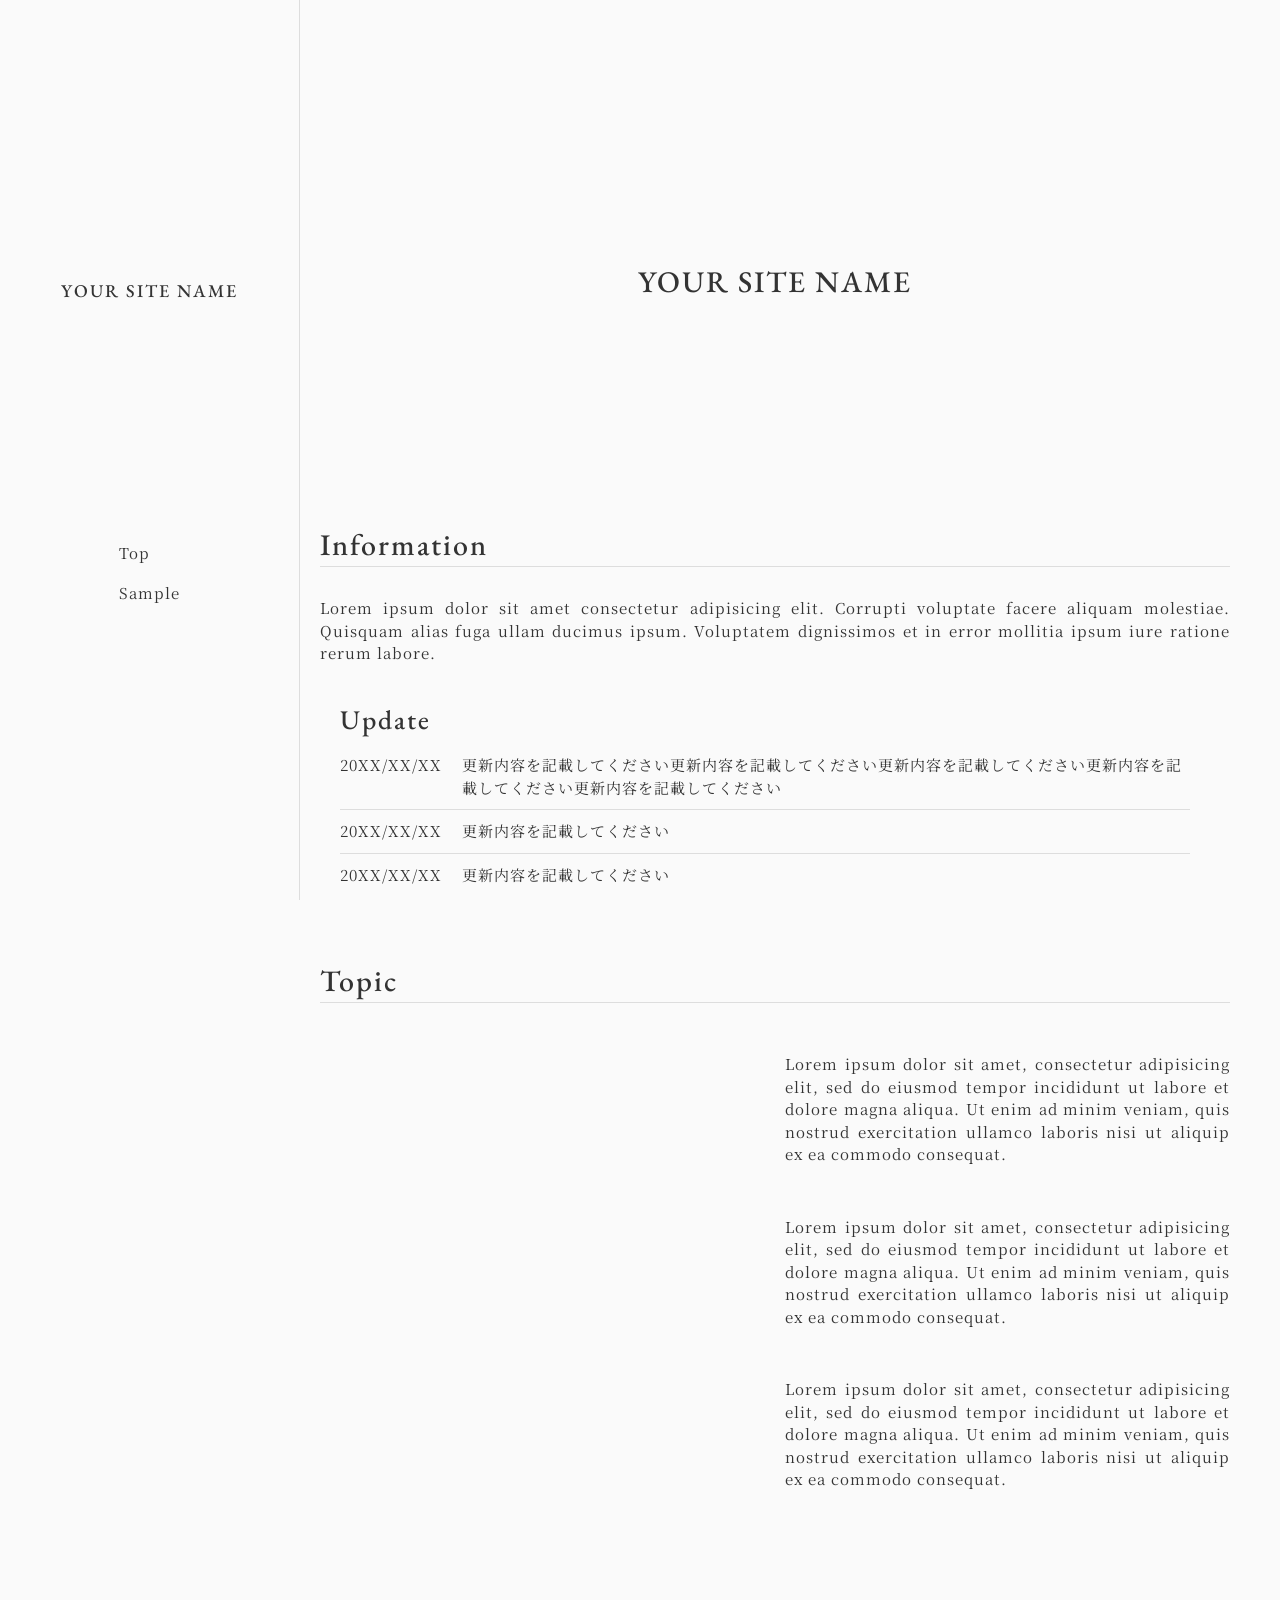
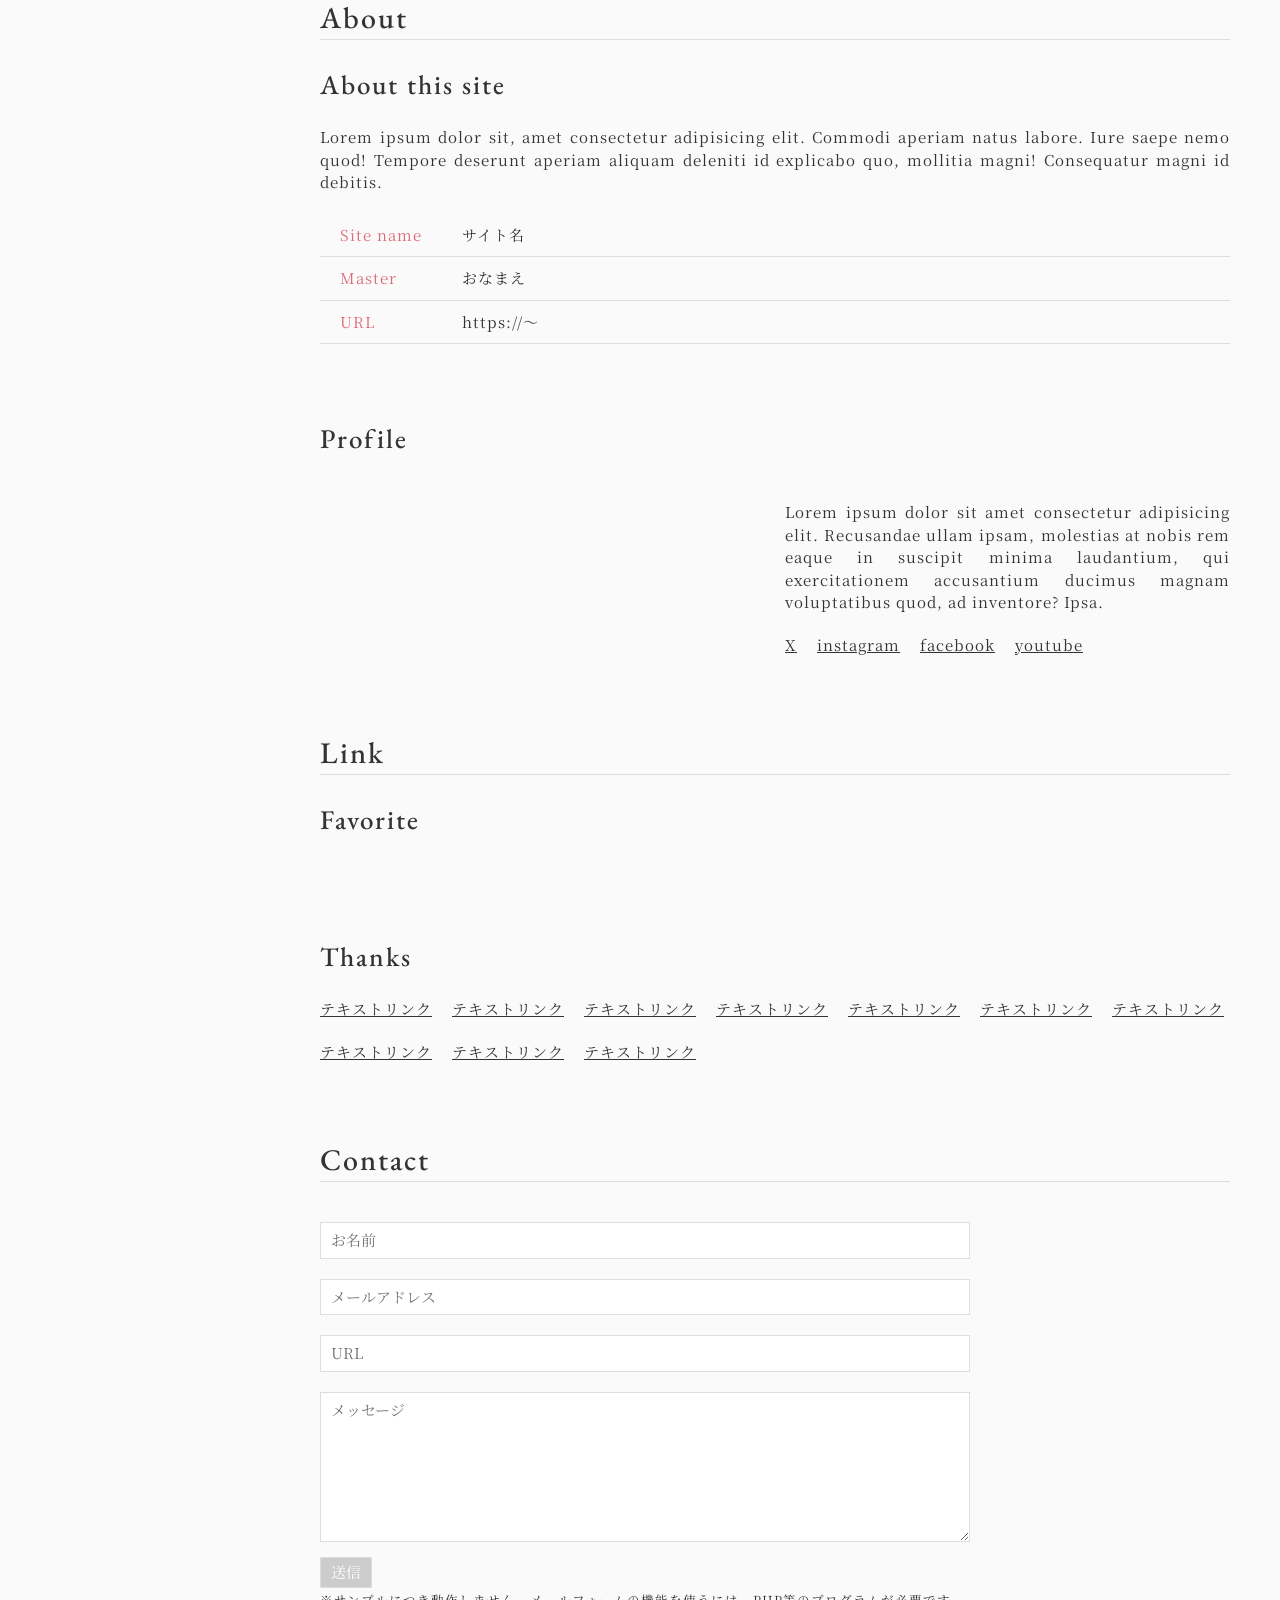
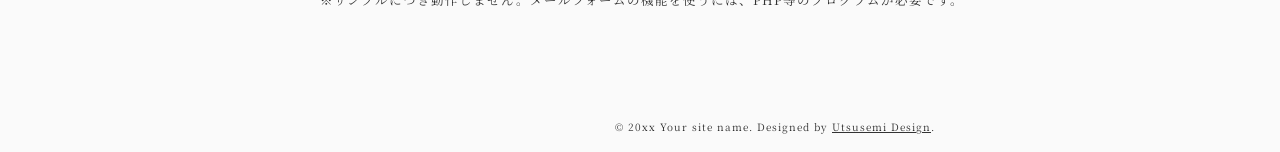
==== index.html @ bd078a63 "first" ====
<!doctype html>
<html lang="ja">

<head>
 <meta charset="UTF-8" />
 <meta name="viewport" content="width=device-width, initial-scale=1.0" />
 <title>サイト名を入れてください</title>
 <link href="css/reset.css" rel="stylesheet">
 <link href="css/common.css" rel="stylesheet" type="text/css">
 <link href="css/each.css" rel="stylesheet" type="text/css">
</head>

<body>
 <!--  ヘッダー -->
 <header class="header">
  <div class="header-inner">
   <h1 class="sitename">YOUR SITE NAME</h1>

   <!-- ハンバーガーメニュー -->
   <button id="js-hamburger" class="hamburger"><span class="hamburger__line"></span></button>

   <!-- メニュー -->
   <nav id="js-globalnav" class="globalnav">
    <ul class="globalnav__main">
     <li class="globalnav__item"><a href="index.html">Top</a></li>
     <li class="globalnav__item"><a href="sample.html">Sample</a></li>
    </ul>
   </nav><!-- メニューここまで -->
 </header>


 <!-- コンテナ左寄せ用 -->
 <div class="container">

  <!-- FV -->
  <div class="fv">
   <!-- サイト名 -->
   <h1 class="sitename">YOUR SITE NAME</h1>
  </div>
  <!-- FVここまで -->

  <!-- メインコンテンツ -->
  <main class="mainwrapper" id="js-main">

   <!-- インフォメーション -->
   <section id="information">
    <h2 class="headingL">Information</h2>
    <p>Lorem ipsum dolor sit amet consectetur adipisicing elit. Corrupti voluptate facere aliquam molestiae. Quisquam
     alias fuga ullam ducimus ipsum. Voluptatem dignissimos et in error mollitia ipsum iure ratione rerum labore.
    </p>
    <!-- 更新履歴 -->
    <div class="update__wrap">
     <h3 class="headingM">Update</h3>
     <ul class="update">
      <li class="update__item">
       <time>20XX/XX/XX</time><span>更新内容を記載してください更新内容を記載してください更新内容を記載してください更新内容を記載してください更新内容を記載してください</span>
      </li>
      <li class="update__item"><time>20XX/XX/XX</time><span>更新内容を記載してください</span></li>
      <li class="update__item"><time>20XX/XX/XX</time><span>更新内容を記載してください</span></li>
      <li class="update__item"><time>20XX/XX/XX</time><span>更新内容を記載してください</span></li>
      <li class="update__item"><time>20XX/XX/XX</time><span>更新内容を記載してください</span></li>
      <li class="update__item"><time>20XX/XX/XX</time><span>更新内容を記載してください</span></li>
     </ul><!-- 更新履歴ここまで -->
    </div>
   </section><!-- インフォメーションここまで -->

   <!--トピック一覧-->
   <section id="topic">
    <h2 class="headingL">Topic</h2>
    <ul class="topiclist">
     <li class="topiclist__item grid"><a href="" target="_blank"><img src="https://placehold.jp/675x182.png?text=バナー"
        alt=""></a>
      <p>Lorem ipsum dolor sit amet, consectetur adipisicing elit, sed do eiusmod tempor incididunt ut labore et dolore
       magna aliqua. Ut enim ad minim veniam, quis nostrud exercitation ullamco laboris nisi ut aliquip ex ea commodo
       consequat.</p>
     </li>
     <li class="topiclist__item grid"><a href="" target="_blank"><img src="https://placehold.jp/675x182.png?text=バナー"
        alt=""></a>
      <p>Lorem ipsum dolor sit amet, consectetur adipisicing elit, sed do eiusmod tempor incididunt ut labore et dolore
       magna aliqua. Ut enim ad minim veniam, quis nostrud exercitation ullamco laboris nisi ut aliquip ex ea commodo
       consequat.</p>
     </li>
     <li class="topiclist__item grid"><a href="" target="_blank"><img src="https://placehold.jp/675x182.png?text=バナー"
        alt=""></a>
      <p>Lorem ipsum dolor sit amet, consectetur adipisicing elit, sed do eiusmod tempor incididunt ut labore et dolore
       magna aliqua. Ut enim ad minim veniam, quis nostrud exercitation ullamco laboris nisi ut aliquip ex ea commodo
       consequat.</p>
     </li>
    </ul>
   </section>
   <!--トピック一覧ここまで-->

   <!-- アバウト -->
   <section id="about">
    <h2 class="headingL">About</h2>
    <!-- このサイトについて -->
    <section class="aboutsite">
     <h3 class="headingM">About this site</h3>
     <p>Lorem ipsum dolor sit, amet consectetur adipisicing elit. Commodi aperiam natus labore. Iure saepe nemo quod!
      Tempore deserunt aperiam aliquam deleniti id explicabo quo, mollitia magni! Consequatur magni id debitis.</p>
     <dl class="gridlist">
      <dt class="gridlist__label">Site name</dt>
      <dd class="gridlist__text">サイト名</dd>
      <dt class="gridlist__label">Master</dt>
      <dd class="gridlist__text">おなまえ</dd>
      <dt class="gridlist__label">URL</dt>
      <dd class="gridlist__text">https://～</dd>
     </dl>
    </section><!-- このサイトについてここまで -->
    <section class="profile">
     <!-- プロフィール -->
     <h3 class="headingM">Profile</h3>
     <div class="profile__inner grid">
      <!-- 横並びに -->
      <!-- プロフィール画像 -->
      <div class="profile__img"><img src="https://placehold.jp/400x400.png?text=sample" alt=""></div>
      <!-- プロフィール文章 -->
      <div class="profile__text">
       <p>Lorem ipsum dolor sit amet consectetur adipisicing elit. Recusandae ullam ipsam, molestias at nobis rem eaque
        in suscipit minima laudantium, qui exercitationem accusantium ducimus magnam voluptatibus quod, ad inventore?
        Ipsa.</p>
       <!-- SNSリスト -->
       <ul class="snslist flex">
        <li class="snslist__item x"><a href="">X</a></li>
        <li class="snslist__item instagram"><a href="">instagram</a></li>
        <li class="snslist__item facebook"><a href="">facebook</a></li>
        <li class="snslist__item youtube"><a href="">youtube</a></li>
       </ul><!-- SNSリストここまで -->
      </div><!-- プロフィール文章ここまで -->
     </div>
    </section><!-- プロフィールここまで -->
   </section>
   <!-- アバウトここまで -->

   <!-- リンク -->
   <section id="link">
    <h2 class="headingL">Link</h2>
    <section>
     <h3 class="headingM">Favorite</h3>
     <ul class="linklist flex">
      <li class="linklist__item"><a href=""><img src="https://placehold.jp/200x40.png?text=バナー" alt=""></a></li>
      <li class="linklist__item"><a href=""><img src="https://placehold.jp/200x40.png?text=バナー" alt=""></a></li>
      <li class="linklist__item"><a href=""><img src="https://placehold.jp/200x40.png?text=バナー" alt=""></a></li>
      <li class="linklist__item"><a href=""><img src="https://placehold.jp/200x40.png?text=バナー" alt=""></a></li>
      <li class="linklist__item"><a href=""><img src="https://placehold.jp/200x40.png?text=バナー" alt=""></a></li>
      <li class="linklist__item"><a href=""><img src="https://placehold.jp/200x40.png?text=バナー" alt=""></a></li>
      <li class="linklist__item"><a href=""><img src="https://placehold.jp/200x40.png?text=バナー" alt=""></a></li>
      <li class="linklist__item"><a href=""><img src="https://placehold.jp/200x40.png?text=バナー" alt=""></a></li>
      <li class="linklist__item"><a href=""><img src="https://placehold.jp/200x40.png?text=バナー" alt=""></a></li>
      <li class="linklist__item"><a href=""><img src="https://placehold.jp/200x40.png?text=バナー" alt=""></a></li>
     </ul>
    </section>
    <section>
     <h3 class="headingM">Thanks</h3>
     <ul class="linklist flex">
      <li class="linklist__item"><a href="">テキストリンク</a></li>
      <li class="linklist__item"><a href="">テキストリンク</a></li>
      <li class="linklist__item"><a href="">テキストリンク</a></li>
      <li class="linklist__item"><a href="">テキストリンク</a></li>
      <li class="linklist__item"><a href="">テキストリンク</a></li>
      <li class="linklist__item"><a href="">テキストリンク</a></li>
      <li class="linklist__item"><a href="">テキストリンク</a></li>
      <li class="linklist__item"><a href="">テキストリンク</a></li>
      <li class="linklist__item"><a href="">テキストリンク</a></li>
      <li class="linklist__item"><a href="">テキストリンク</a></li>
     </ul>
    </section>
   </section>
   <!-- リンクここまで -->

   <!-- コンタクト -->
   <section id="contact">
    <h2 class="headingL">Contact</h2>
    <form action="" method="post" class="mailform">
     <input id="name" type="text" name="Name" placeholder="お名前"><br>
     <input id="mail" type="email" name="Mail" placeholder="メールアドレス"><br>
     <input id="url" type="url" name="URL" placeholder="URL"><br>
     <textarea id="message" name="Message" placeholder="メッセージ"></textarea><br>
     <button class="btn">送信</button>
    </form>
    <small>※サンプルにつき動作しません。メールフォームの機能を使うには、PHP等のプログラムが必要です。</small>
   </section>
   <!-- コンタクトここまで -->

  </main><!-- メインコンテンツここまで -->


  <!-- ページUP -->
  <a href="#" class="pageup" id="js-pageup">
   <div class="arrow"></div>
  </a>
  <!-- ページUPここまで -->


  <!-- クレジット -->
  <footer>
   <small>© 20xx Your site name. Designed by <a href="https://hiro-design.net/utsusemi/" target="_blank">Utsusemi
     Design</a>.</small>
   <!-- クレジットここまで -->
  </footer>

 </div><!-- コンテナここまで -->


 <!--JavaScrip 読込-->
 <script src="js/common.js" type="text/javascript"></script>
</body>

</html>
---- css/common.css ----
@charset "UTF-8";
@import url('https://fonts.googleapis.com/css2?family=EB+Garamond:ital,wght@0,400..800;1,400..800&family=Noto+Serif+JP:wght@200..900&display=swap');

/*－－－－－－－－－－－－－－－－－－－－－－－－－－－－－－－

サイト全体共通

－－－－－－－－－－－－－－－－－－－－－－－－－－－－－－－*/

/*  カラー設定 */
:root {
 --color-bg: #fafafa;
 --color-text: #333333;
 --color-main: #cccccc;
 --color-sub: #dddddd;
 --color-accent: #df6a78;
 --color-black: #292929;
 --color-white: #ffffff;
}

/*  フォント設定 */
:root {
 --font-base: "Noto Serif JP", YuGothic, "Yu Gothic medium", "Hiragino Sans", Meiryo, "sans-serif";
 --font-title: "EB Garamond", "Noto Serif JP", YuGothic, "Yu Gothic medium", "Hiragino Sans", Meiryo, "sans-serif";
}

/* --------------------------- */

html {
 font-size: 15px;
 scroll-behavior: smooth;
}

body {
 margin: 0;
 font-family: var(--font-base);
 background: var(--color-bg);
 color: var(--color-text);
 letter-spacing: 1px;
}

*:hover,
*::before,
*::after {
 transition: 0.2s;
}

/*－－－－－－－－－－－－－－－－－－－－－－－－－－－－－－－

文字

－－－－－－－－－－－－－－－－－－－－－－－－－－－－－－－*/
p {
 margin: 20px 0;
 letter-spacing: 1px;
 text-align: justify;
}

a {
 color: inherit;
}

/*－－－－－－－－－－ リンクホバー時の設定 －－－－－－－－－－*/
@media (hover: hover) {
 a:not([class]):hover {
  background-color: var(--color-sub);
 }
}

/* ホバー装飾の無効化 */
a:is(.globalnav *, .snslist *)::after,
.btn::after,
.pageup::after {
 display: none;
}

/*－－－－－－－－－－  見出し －－－－－－－－－－*/
h1,
h2,
h3,
h4,
h5,
h6 {
 font-family: var(--font-title);
 font-weight: 500;
 letter-spacing: 2px;
 margin: 0 0 1em 0;
 overflow-wrap: break-word;
}

/*－－－－－－－－－－ 大見出し －－－－－－－－－－*/
.headingL {
 font-size: clamp(1.8rem, 1.727rem + 0.36vw, 2rem);
 margin: clamp(1.8rem, 1.727rem + 0.36vw, 2rem) 0;
 border-bottom: 1px solid var(--color-sub);
 padding-bottom: 5px;
}

/*－－－－－－－－－－ 中見出し －－－－－－－－－－*/
.headingM {
 font-size: clamp(1.6rem, 1.527rem + 0.36vw, 1.8rem);
 margin: clamp(1.6rem, 1.527rem + 0.36vw, 1.8rem) 0;
}

/*－－－－－－－－－－ 小見出し －－－－－－－－－－*/
.headingS {
 font-size: clamp(1.4rem, 1.327rem + 0.36vw, 1.6rem);
 margin: 20px 0;
}

/*－－－－－－－－－－ 最小見出し －－－－－－－－－－*/
.headingSS {
 font-size: clamp(1.2rem, 1.127rem + 0.36vw, 1.4rem);
 margin: 20px 0;
}


/*－－－－－－－－－－ 文字装飾 －－－－－－－－－－*/
.marker {
 background: linear-gradient(transparent 50%, rgb(from var(--color-accent) r g b / 0.2) 50%);
}

.label {
 display: block;
 margin: 20px 0;
 padding: 2px 10px;
 background-color: rgb(from var(--color-accent) r g b / 0.8);
 color: var(--color-white);
 width: fit-content;
}

.center {
 text-align: center;
}

.right {
 text-align: right;
}

/*－－－－－－－－－－－－－－－－－－－－－－－－－－－－－－－

アイコン等

－－－－－－－－－－－－－－－－－－－－－－－－－－－－－－－*/
.la,
.las {
 font-size: 1.2em;
 color: var(--color-main);
 position: relative;
 top: 2px;
}

/* 矢印 */
.arrow {
 width: 20px;
 height: 20px;
 border: 2px solid var(--color-main);
 border-bottom: 0;
 border-left: 0;
 transform: rotate(45deg);
}

/*－－－－－－－－－－－－－－－－－－－－－－－－－－－－－－－

リスト

－－－－－－－－－－－－－－－－－－－－－－－－－－－－－－－*/

.list,
.list-number {
 margin: 20px 0;
}

.list li {
 position: relative;
 margin-left: 16px;
}

.list li::before {
 position: absolute;
 top: calc(50% - 4px);
 left: -16px;
 content: "";
 display: block;
 width: 8px;
 height: 8px;
 background-color: var(--color-accent);
 border-radius: 50%;
}

/*－－－－－－－－－－ 数字付きリスト －－－－－－－－－－*/
.list-number {
 list-style-type: decimal-leading-zero;
 list-style-position: inside;
}

.list-number li {
 text-indent: -3.4rem;
 padding-left: 3.6rem;
}

.list-number li> :not(:first-child) {
 text-indent: 0;
}

/*－－－－－－－－－－ 表リスト －－－－－－－－－－*/
.gridlist {
 display: grid;
 grid-template-columns: auto 1fr;
 gap: 0px;
}

.gridlist .gridlist__label,
.gridlist .gridlist__text {
 padding: 10px 20px;
 border-bottom: 1px solid var(--color-sub);
}

.gridlist .gridlist__label {
 display: flex;
 align-items: center;
 color: var(--color-accent);
}

/* スマホ */
@media screen and (max-width: 520px) {
 .gridlist {
  grid-template-columns: 1fr;
 }
}

/*－－－－－－－－－－－－－－－－－－－－－－－－－－－－－－－

入力フォーム、ボタン

－－－－－－－－－－－－－－－－－－－－－－－－－－－－－－－*/
/* 入力フォーム */
input,
textarea {
 -webkit-appearance: none;
 -moz-appearance: none;
 appearance: none;
 padding: 6px 10px;
 border: 1px solid var(--color-sub);
 margin: 10px 0;
 width: 650px;
 max-width: 100%;
}

/* ボタン */
.btn {
 display: block;
 -webkit-appearance: none;
 -moz-appearance: none;
 appearance: none;
 background-color: var(--color-main);
 color: var(--color-white);
 text-align: center;
 text-decoration: none;
 padding: 3px 10px;
 border: 1px solid var(--color-sub);
 transition: 0.2s;
}

.btn:hover {
 cursor: pointer;
 background-color: var(--color-accent);
}


/*－－－－－－－－－－－－－－－－－－－－－－－－－－－－－－－

レイアウト

－－－－－－－－－－－－－－－－－－－－－－－－－－－－－－－*/
/*－－－－－－－－－－ 横並び －－－－－－－－－－*/
.flex {
 display: flex;
 flex-wrap: wrap;
 gap: 20px;
 align-items: center;
}

.grid {
 display: grid;
 grid-template-columns: repeat(auto-fit, minmax(300px, 1fr));
 /* 表示サイズを変えたい場合は300pxの部分を変更 */
 gap: 20px;
 justify-content: center;
 align-items: center;
}

/*－－－－－－－－－－ 2カラム表示 －－－－－－－－－－*/
.--2column {
 display: grid;
 grid-template-columns: 1fr 1fr;
 gap: 0 60px;
}

/* タブレット、スマホでは１カラム */
@media screen and (max-width: 768px) {
 .--2column {
  grid-template-columns: 1fr;
 }
}

/*－－－－－－－－－－  枠囲みボックス －－－－－－－－－－*/
.box {
 padding: 40px;
 border: 1px solid var(--color-accent);
}

.box> :first-child {
 margin-top: 0;
}

.box> :last-child {
 margin-bottom: 0;
}

/*－－－－－－－－－－  セクション －－－－－－－－－－*/
section:first-of-type {
 padding-top: 0;
}

section {
 padding: 30px 0;
}

section> :first-child {
 margin-top: 0;
}

section> :last-child {
 margin-bottom: 0;
}

section section:first-of-type {
 padding-top: 0;
}

section section:last-of-type {
 padding-bottom: 0;
}

/* PC */
@media screen and (min-width: 1181px),
print {
 section {
  padding: 40px 0;
 }
}

/*－－－－－－－－－－  スペーサー －－－－－－－－－－*/
.spacer {
 height: 30px;
}



/*－－－－－－－－－－－－－－－－－－－－－－－－－－－－－－－

ヘッダー

－－－－－－－－－－－－－－－－－－－－－－－－－－－－－－－*/
/* PC */
@media screen and (min-width: 1181px),
print {
 .header {
  position: fixed;
  top: 0;
  width: 20em;
  height: 100vh;
  background: var(--color-bg);
  border-right: 1px solid var(--color-sub);
  padding: 3em;
  z-index: 1000;
 }

 .header-inner {
  height: 100%;
  display: flex;
  flex-direction: column;
  align-items: center;
  justify-content: space-evenly;

  .sitename {
   font-size: 18px;
   margin: 0;
  }
 }
}

@media screen and (max-width: 1180px) {
 .header {
  .header-inner {
   .sitename {
    display: none;
   }
  }
 }
}


/*－－－－－－－－－－  メニュー －－－－－－－－－－*/

.globalnav {}

.globalnav__main {}

.globalnav__item {
 position: relative;
 margin-bottom: 10px;

 a {
  display: block;
  text-decoration: none;
  padding: 4px 10px 4px;
  overflow-wrap: break-word;
  transition: 0.2s;

  &:hover,
  &:has(+.globalnav__child:hover) {
   color: var(--color-bg);
   background-color: var(--color-accent);
  }
 }
}

/*  タブレット、スマホでの表示 */
@media screen and (max-width: 1180px) {
 .globalnav {
  position: fixed;
  top: 0;
  left: 0;
  width: 100%;
  height: 100vh;
  height: 100dvh;
  display: flex;
  justify-content: center;
  align-items: center;
  background-color: var(--color-sub);
  opacity: 0;
  transform: translateX(100%);
  transition: 0.4s;

  &._active {
   opacity: 1;
   transform: translateX(0);
   transition: 0.4s;
  }
 }

 .globalnav__main {
  flex-direction: column;

  .globalnav__item {
   a {
    /* color: var(--color-white); */
   }
  }
 }
}

/*－－－－－－－－－－－－－－－－－－－－－－－－－－－－－－－

メニューボタン

－－－－－－－－－－－－－－－－－－－－－－－－－－－－－－－*/
.hamburger {
 position: fixed;
 top: 0;
 right: 0;
 display: flex;
 justify-content: center;
 align-items: center;
 width: 50px;
 height: 50px;
 background-color: transparent;
 border: none;
 cursor: pointer;
 z-index: 999;
}

.hamburger .hamburger__line {
 position: absolute;
 width: 25px;
 height: 2px;
 background-color: var(--color-black);
}

.hamburger .hamburger__line::before,
.hamburger .hamburger__line::after {
 position: absolute;
 content: "";
 display: block;
 width: 25px;
 height: 2px;
 background-color: var(--color-black);
}

.hamburger .hamburger__line::before {
 top: -6px;
}

.hamburger .hamburger__line::after {
 bottom: -6px;
}

/*閉じる*/
.hamburger._active .hamburger__line {
 background: transparent;
}

.hamburger._active .hamburger__line::before {
 top: 0;
 transform: rotate(45deg);
}

.hamburger._active .hamburger__line::after {
 bottom: 0;
 transform: rotate(-45deg);
}

/* PCで非表示 */
@media screen and (min-width: 1181px),
print {
 .hamburger {
  display: none;
 }
}

/*－－－－－－－－－－－－－－－－－－－－－－－－－－－－－－－

メインコンテンツ　共通設定

－－－－－－－－－－－－－－－－－－－－－－－－－－－－－－－*/
@media screen and (min-width: 1181px),
print {
 .container {
  width: calc(100vw - 22em);
  margin-left: 20em;
 }
}

.mainwrapper {
 padding: 100px 20px 50px;
 max-width: 1000px;
 margin: 0 auto;
}

/*－－－－－－－－－－－－－－－－－－－－－－－－－－－－－－－

ページUP

－－－－－－－－－－－－－－－－－－－－－－－－－－－－－－－*/
.pageup {
 position: fixed;
 right: 2vw;
 bottom: 2vw;
 display: flex;
 justify-content: center;
 align-items: center;
 width: 50px;
 height: 50px;
 background-color: transparent;
 border-radius: 50%;
 transition: 0.2s;
 opacity: 0;
 visibility: hidden;
}

.pageup .arrow {
 border-color: var(--color-main);
 margin-top: 10px;
 transform: rotate(-45deg);
}

.pageup._active {
 opacity: 1;
 visibility: visible;
}

@media (hover: hover) {
 .pageup:hover {
  background-color: var(--color-accent);

  .arrow {
   border-color: var(--color-white);
  }
 }
}

/*－－－－－－－－－－－－－－－－－－－－－－－－－－－－－－－

フッター

－－－－－－－－－－－－－－－－－－－－－－－－－－－－－－－*/
footer {
 text-align: center;
 padding: 20px;
 font-size: 0.8rem;
 line-height: 1;
}
---- css/each.css ----
/*－－－－－－－－－－－－－－－－－－－－－－－－－－－－－－－
  
  ＩＮＤＥＸ
  
  －－－－－－－－－－－－－－－－－－－－－－－－－－－－－－－*/


.fv {
 margin-top: 165px;
 padding: 100px 20px;
 text-align: center;
}

/*－－－－－－－－－－  更新履歴 －－－－－－－－－－*/
.update__wrap {
 margin: 40px 20px;

 .headingM {
  margin-bottom: 10px;
 }
}

.update {
 height: 140px;
 overflow-y: auto;
 padding-right: 20px;

 .update__item {
  display: flex;
  gap: 0px 20px;
  padding: 10px 0;
 }

 .update__item:not(:last-child) {
  border-bottom: 1px solid var(--color-sub);
 }
}


/* スマホ */
@media screen and (max-width: 520px) {
 .update__item {
  flex-direction: column;
  gap: 4px;
 }
}


/*－－－－－－－－－－ TOPIC －－－－－－－－－－*/
.topiclist__item {
 gap: 0 20px;
 margin-bottom: 10px;
}


/*－－－－－－－－－－ Profile －－－－－－－－－－*/
.profile__img {
 padding: 0 40px;
}

.profile__img img {
 border-radius: 50%;
 margin: auto;
}



/*－－－－－－－－－－  小説一覧ページ －－－－－－－－－－*/
.novellist {
 margin-top: 20px;
}

.novellist__item {
 margin-bottom: 40px;
}

.novellist__item .grid {
 grid-template-columns: repeat(auto-fill, minmax(20px, 1fr));
 gap: 20px;
}

/* 2列表示 */
.novellist.--2column {
 display: grid;
 grid-template-columns: 1fr 1fr;
 gap: 20px;
}

.novellist.--2column .novellist__item {
 margin: 0;
}

.novellist.--2column> :last-child {
 margin-bottom: 0;
}

.novellist.--2column .novellist__text {
 margin-left: 0px;
}

/* 小説のタイトル */
.novellist__title {
 /* font-size: 1.6rem; */
}

@media screen and (min-width: 1025px),
print {
 .novellist__title {
  /* font-size: 1.8rem; */
 }
}

.short .novellist__title {
 /* font-size: 1.6rem; */
}

/* 数字プラス小タイトルの数字の色 */
.novellist__number {
 color: #aaa;
 margin-right: 10px;
}

/* 短かめの説明文 */
.novellist__text {
 display: block;
 font-size: 0.8em;
 margin: 10px;
 margin-left: 20px;
}


/* パターン１ ２列表示 */
.charalist {
 grid-template-columns: 1fr 1fr;
}

@media screen and (max-width: 1024px) {
 .charalist {
  grid-template-columns: 1fr;
 }
}

/* パターン２ １列表示*/
.charalist--l {
 grid-template-columns: 1fr;
 gap: 40px;
}

/* パターン1、2共通 */
.charalist__item {
 position: relative;
 align-items: flex-start;
 height: 100%;
}

.charalist__item .charalist__img {
 width: 40%;
 height: 100%;
 max-height: 40vh;
 -o-object-fit: cover;
 object-fit: cover;
 -o-object-position: center top;
 object-position: center top;
}

.charalist__item .charalist__body {
 width: calc(60% - 20px);
}

.charalist__item .charalist__body> :first-child {
 margin-top: 0;
}

.charalist__item .charalist__body .charalist__name {
 font-size: larger;
}

.charalist--l .charalist__item .charalist__img {
 max-height: 80vh;
}

/* スマホ */
@media screen and (max-width: 768px) {
 .charalist__item.flex {
  display: block;
 }

 .charalist__item.flex .charalist__img {
  width: 100%;
  height: auto;
  margin-bottom: 10px;
  -o-object-fit: contain;
  object-fit: contain;
 }

 .charalist__item.flex .charalist__img img {
  width: 100%;
  height: auto;
 }

 .charalist__item.flex .charalist__body {
  width: 100%;
 }
}


/*－－－－－－－－－－ 連載一覧 －－－－－－－－－－*/
.cardlist a {
 text-decoration: none;
}

@media screen and (max-width: 520px) {
 .cardlist {
  gap: 10px;
 }
}

.cardlist .cardlist__item {
 width: calc((100% - 60px) / 4);
}

.cardlist .cardlist__item a .cardlist__img {
 height: 200px;
 -o-object-fit: cover;
 object-fit: cover;
}

@media screen and (max-width: 768px) {
 .cardlist .cardlist__item {
  width: calc((100% - 40px) / 3);
 }
}

@media screen and (max-width: 520px) {
 .cardlist .cardlist__item {
  width: calc((100% - 10px) / 2);

  a {
   .cardlist__img {
    height: 140px;
   }
  }
 }
}

/*－－－－－－－－－－－－－－－－－－－－－－－－－－－－－－－

OFFLINE

－－－－－－－－－－－－－－－－－－－－－－－－－－－－－－－*/
.off-list {
 gap: 60px;
 margin-bottom: 80px;
}

.storelist {
 gap: 10px;
 margin: 20px 0;
}

/* タブレット */
@media screen and (min-width:769px) and (max-width: 1024px) {
 .off-list {
  gap: 20px;
 }
}
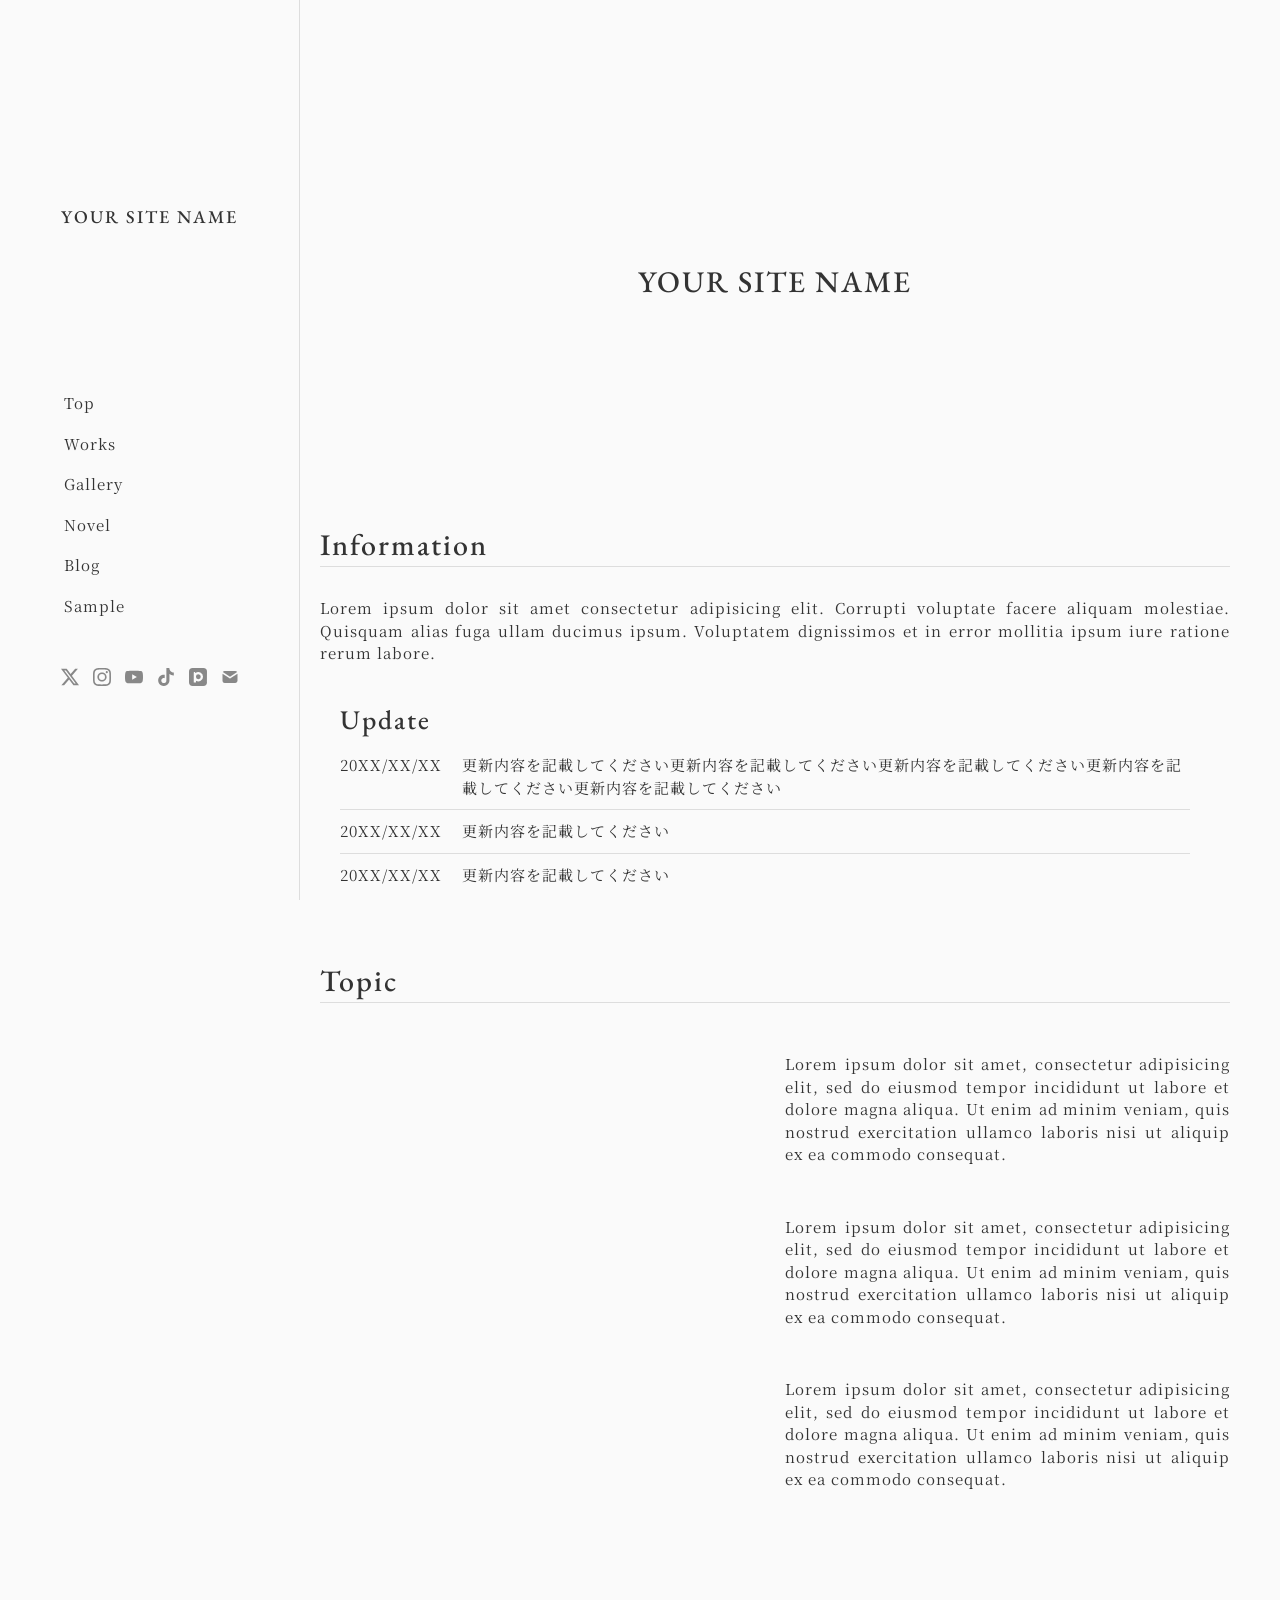
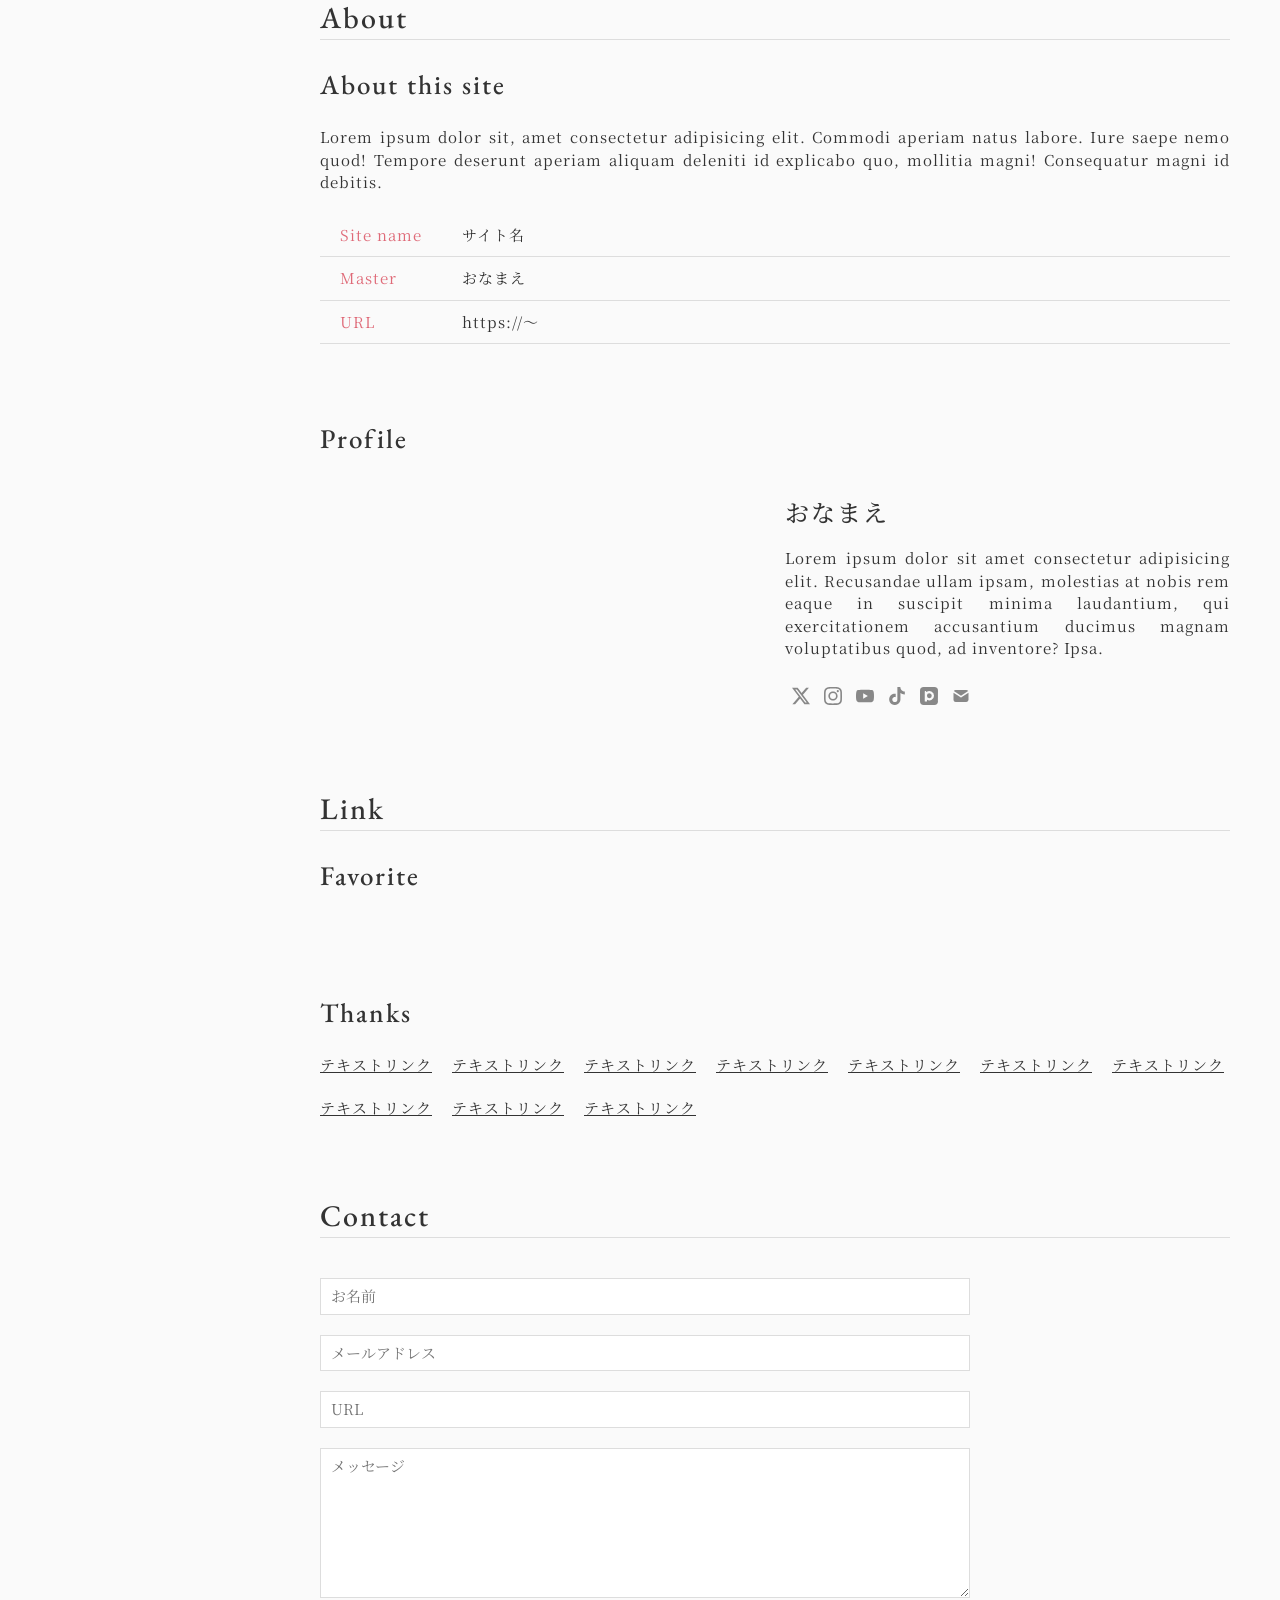
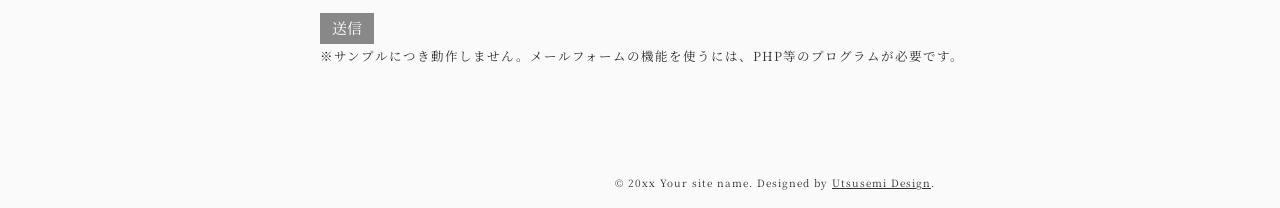
==== commit 651bddc9: "コンテンツ追加" ====
--- a/index.html
+++ b/index.html
@@ -23,8 +23,57 @@
    <nav id="js-globalnav" class="globalnav">
     <ul class="globalnav__main">
      <li class="globalnav__item"><a href="index.html">Top</a></li>
+     <li class="globalnav__item"><a href="works.html">Works</a></li>
+     <li class="globalnav__item"><a href="gallery.html">Gallery</a></li>
+     <li class="globalnav__item"><a href="novel.html">Novel</a></li>
+     <li class="globalnav__item"><a href="blog.html">Blog</a></li>
      <li class="globalnav__item"><a href="sample.html">Sample</a></li>
     </ul>
+    <!-- SNSリスト -->
+    <ul class="social-icons">
+     <li class="social-icons__item x"><a href="https://x.com/" target="_blank" rel="noreferrer">
+       <svg role="img" viewBox="0 0 24 24" xmlns="http://www.w3.org/2000/svg">
+        <path
+         d="M18.901 1.153h3.68l-8.04 9.19L24 22.846h-7.406l-5.8-7.584-6.638 7.584H.474l8.6-9.83L0 1.154h7.594l5.243 6.932ZM17.61 20.644h2.039L6.486 3.24H4.298Z" />
+       </svg></a>
+     </li>
+     <li class="social-icons__item instagram"><a href="https://instagram.com/" target="_blank" rel="noreferrer">
+       <svg role="img" viewBox="0 0 24 24" xmlns="http://www.w3.org/2000/svg">
+        <path
+         d="M7.0301.084c-1.2768.0602-2.1487.264-2.911.5634-.7888.3075-1.4575.72-2.1228 1.3877-.6652.6677-1.075 1.3368-1.3802 2.127-.2954.7638-.4956 1.6365-.552 2.914-.0564 1.2775-.0689 1.6882-.0626 4.947.0062 3.2586.0206 3.6671.0825 4.9473.061 1.2765.264 2.1482.5635 2.9107.308.7889.72 1.4573 1.388 2.1228.6679.6655 1.3365 1.0743 2.1285 1.38.7632.295 1.6361.4961 2.9134.552 1.2773.056 1.6884.069 4.9462.0627 3.2578-.0062 3.668-.0207 4.9478-.0814 1.28-.0607 2.147-.2652 2.9098-.5633.7889-.3086 1.4578-.72 2.1228-1.3881.665-.6682 1.0745-1.3378 1.3795-2.1284.2957-.7632.4966-1.636.552-2.9124.056-1.2809.0692-1.6898.063-4.948-.0063-3.2583-.021-3.6668-.0817-4.9465-.0607-1.2797-.264-2.1487-.5633-2.9117-.3084-.7889-.72-1.4568-1.3876-2.1228C21.2982 1.33 20.628.9208 19.8378.6165 19.074.321 18.2017.1197 16.9244.0645 15.6471.0093 15.236-.005 11.977.0014 8.718.0076 8.31.0215 7.0301.0839m.1402 21.6932c-1.17-.0509-1.8053-.2453-2.2287-.408-.5606-.216-.96-.4771-1.3819-.895-.422-.4178-.6811-.8186-.9-1.378-.1644-.4234-.3624-1.058-.4171-2.228-.0595-1.2645-.072-1.6442-.079-4.848-.007-3.2037.0053-3.583.0607-4.848.05-1.169.2456-1.805.408-2.2282.216-.5613.4762-.96.895-1.3816.4188-.4217.8184-.6814 1.3783-.9003.423-.1651 1.0575-.3614 2.227-.4171 1.2655-.06 1.6447-.072 4.848-.079 3.2033-.007 3.5835.005 4.8495.0608 1.169.0508 1.8053.2445 2.228.408.5608.216.96.4754 1.3816.895.4217.4194.6816.8176.9005 1.3787.1653.4217.3617 1.056.4169 2.2263.0602 1.2655.0739 1.645.0796 4.848.0058 3.203-.0055 3.5834-.061 4.848-.051 1.17-.245 1.8055-.408 2.2294-.216.5604-.4763.96-.8954 1.3814-.419.4215-.8181.6811-1.3783.9-.4224.1649-1.0577.3617-2.2262.4174-1.2656.0595-1.6448.072-4.8493.079-3.2045.007-3.5825-.006-4.848-.0608M16.953 5.5864A1.44 1.44 0 1 0 18.39 4.144a1.44 1.44 0 0 0-1.437 1.4424M5.8385 12.012c.0067 3.4032 2.7706 6.1557 6.1737 6.1493 3.4026-.0065 6.157-2.7701 6.1506-6.1733-.0065-3.4032-2.771-6.1565-6.174-6.1498-3.403.0067-6.156 2.771-6.1503 6.1738M8 12.0077a4 4 0 1 1 4.008 3.9921A3.9996 3.9996 0 0 1 8 12.0077" />
+       </svg></a>
+     </li>
+     <li class="social-icons__item youtube"><a href="https://youtube.com/" target="_blank" rel="noreferrer">
+       <svg role="img" viewBox="0 0 24 24" xmlns="http://www.w3.org/2000/svg">
+        <path
+         d="M23.498 6.186a3.016 3.016 0 0 0-2.122-2.136C19.505 3.545 12 3.545 12 3.545s-7.505 0-9.377.505A3.017 3.017 0 0 0 .502 6.186C0 8.07 0 12 0 12s0 3.93.502 5.814a3.016 3.016 0 0 0 2.122 2.136c1.871.505 9.376.505 9.376.505s7.505 0 9.377-.505a3.015 3.015 0 0 0 2.122-2.136C24 15.93 24 12 24 12s0-3.93-.502-5.814zM9.545 15.568V8.432L15.818 12l-6.273 3.568z" />
+       </svg></a>
+     </li>
+     <li class="social-icons__item tiktok"><a href="https://tiktok.com/" target="_blank" rel="noreferrer">
+       <svg role="img" viewBox="0 0 24 24" xmlns="http://www.w3.org/2000/svg">
+        <path
+         d="M12.525.02c1.31-.02 2.61-.01 3.91-.02.08 1.53.63 3.09 1.75 4.17 1.12 1.11 2.7 1.62 4.24 1.79v4.03c-1.44-.05-2.89-.35-4.2-.97-.57-.26-1.1-.59-1.62-.93-.01 2.92.01 5.84-.02 8.75-.08 1.4-.54 2.79-1.35 3.94-1.31 1.92-3.58 3.17-5.91 3.21-1.43.08-2.86-.31-4.08-1.03-2.02-1.19-3.44-3.37-3.65-5.71-.02-.5-.03-1-.01-1.49.18-1.9 1.12-3.72 2.58-4.96 1.66-1.44 3.98-2.13 6.15-1.72.02 1.48-.04 2.96-.04 4.44-.99-.32-2.15-.23-3.02.37-.63.41-1.11 1.04-1.36 1.75-.21.51-.15 1.07-.14 1.61.24 1.64 1.82 3.02 3.5 2.87 1.12-.01 2.19-.66 2.77-1.61.19-.33.4-.67.41-1.06.1-1.79.06-3.57.07-5.36.01-4.03-.01-8.05.02-12.07z" />
+       </svg></a>
+     </li>
+     <li class="social-icons__item pixiv">
+      <a href="https://pixiv.com/" target="_blank" rel="noreferrer">
+       <svg role="img" viewBox="0 0 24 24" xmlns="http://www.w3.org/2000/svg">
+        <path
+         d="M4.94 0A4.953 4.953 0 0 0 0 4.94v14.12A4.953 4.953 0 0 0 4.94 24h14.12A4.953 4.953 0 0 0 24 19.06c-.014 1.355 0-14.12 0-14.12A4.953 4.953 0 0 0 19.06 0Zm1.783 5.465h.904a.37.37 0 0 1 .31.17l.752 1.17a6.172 6.172 0 0 1 10.01 4.834 6.172 6.172 0 0 1-9.394 5.265v2.016a.37.37 0 0 1-.37.367H6.724a.37.37 0 0 1-.37-.367V5.834a.37.37 0 0 1 .37-.37m5.804 2.951a3.222 3.222 0 1 0-.002 6.443 3.222 3.222 0 0 0 .002-6.443" />
+       </svg></a>
+     </li>
+     <li class="social-icons__item contact">
+      <a href="index.html#contact" rel="noreferrer">
+       <svg xmlns="http://www.w3.org/2000/svg" width="24" height="24" viewBox="0 0 24 24" fill="currentColor"
+        class="icon icon-tabler icons-tabler-filled icon-tabler-mail">
+        <path stroke="none" d="M0 0h24v24H0z" fill="none" />
+        <path
+         d="M22 7.535v9.465a3 3 0 0 1 -2.824 2.995l-.176 .005h-14a3 3 0 0 1 -2.995 -2.824l-.005 -.176v-9.465l9.445 6.297l.116 .066a1 1 0 0 0 .878 0l.116 -.066l9.445 -6.297z" />
+        <path
+         d="M19 4c1.08 0 2.027 .57 2.555 1.427l-9.555 6.37l-9.555 -6.37a2.999 2.999 0 0 1 2.354 -1.42l.201 -.007h14z" />
+       </svg></a>
+     </li>
+    </ul><!-- SNSリストここまで -->
    </nav><!-- メニューここまで -->
  </header>
 
@@ -68,20 +117,20 @@
    <section id="topic">
     <h2 class="headingL">Topic</h2>
     <ul class="topiclist">
-     <li class="topiclist__item grid"><a href="" target="_blank"><img src="https://placehold.jp/675x182.png?text=バナー"
-        alt=""></a>
+     <li class="topiclist__item grid"><a href="" target="_blank"><img
+        src="https://placehold.jp/dddddd/ffffff/675x182.png?text=sample" alt=""></a>
       <p>Lorem ipsum dolor sit amet, consectetur adipisicing elit, sed do eiusmod tempor incididunt ut labore et dolore
        magna aliqua. Ut enim ad minim veniam, quis nostrud exercitation ullamco laboris nisi ut aliquip ex ea commodo
        consequat.</p>
      </li>
-     <li class="topiclist__item grid"><a href="" target="_blank"><img src="https://placehold.jp/675x182.png?text=バナー"
-        alt=""></a>
+     <li class="topiclist__item grid"><a href="" target="_blank"><img
+        src="https://placehold.jp/dddddd/ffffff/675x182.png?text=sample" alt=""></a>
       <p>Lorem ipsum dolor sit amet, consectetur adipisicing elit, sed do eiusmod tempor incididunt ut labore et dolore
        magna aliqua. Ut enim ad minim veniam, quis nostrud exercitation ullamco laboris nisi ut aliquip ex ea commodo
        consequat.</p>
      </li>
-     <li class="topiclist__item grid"><a href="" target="_blank"><img src="https://placehold.jp/675x182.png?text=バナー"
-        alt=""></a>
+     <li class="topiclist__item grid"><a href="" target="_blank"><img
+        src="https://placehold.jp/dddddd/ffffff/675x182.png?text=sample" alt=""></a>
       <p>Lorem ipsum dolor sit amet, consectetur adipisicing elit, sed do eiusmod tempor incididunt ut labore et dolore
        magna aliqua. Ut enim ad minim veniam, quis nostrud exercitation ullamco laboris nisi ut aliquip ex ea commodo
        consequat.</p>
@@ -113,19 +162,59 @@
      <div class="profile__inner grid">
       <!-- 横並びに -->
       <!-- プロフィール画像 -->
-      <div class="profile__img"><img src="https://placehold.jp/400x400.png?text=sample" alt=""></div>
+      <div class="profile__img"><img src="https://placehold.jp/dddddd/ffffff/400x400.png?text=sample" alt=""></div>
       <!-- プロフィール文章 -->
       <div class="profile__text">
+       <h4 class="headingS">おなまえ</h4>
        <p>Lorem ipsum dolor sit amet consectetur adipisicing elit. Recusandae ullam ipsam, molestias at nobis rem eaque
         in suscipit minima laudantium, qui exercitationem accusantium ducimus magnam voluptatibus quod, ad inventore?
         Ipsa.</p>
        <!-- SNSリスト -->
-       <ul class="snslist flex">
-        <li class="snslist__item x"><a href="">X</a></li>
-        <li class="snslist__item instagram"><a href="">instagram</a></li>
-        <li class="snslist__item facebook"><a href="">facebook</a></li>
-        <li class="snslist__item youtube"><a href="">youtube</a></li>
+       <ul class="social-icons">
+        <li class="social-icons__item x"><a href="https://x.com/" target="_blank" rel="noreferrer">
+          <svg role="img" viewBox="0 0 24 24" xmlns="http://www.w3.org/2000/svg">
+           <path
+            d="M18.901 1.153h3.68l-8.04 9.19L24 22.846h-7.406l-5.8-7.584-6.638 7.584H.474l8.6-9.83L0 1.154h7.594l5.243 6.932ZM17.61 20.644h2.039L6.486 3.24H4.298Z" />
+          </svg></a>
+        </li>
+        <li class="social-icons__item instagram"><a href="https://instagram.com/" target="_blank" rel="noreferrer">
+          <svg role="img" viewBox="0 0 24 24" xmlns="http://www.w3.org/2000/svg">
+           <path
+            d="M7.0301.084c-1.2768.0602-2.1487.264-2.911.5634-.7888.3075-1.4575.72-2.1228 1.3877-.6652.6677-1.075 1.3368-1.3802 2.127-.2954.7638-.4956 1.6365-.552 2.914-.0564 1.2775-.0689 1.6882-.0626 4.947.0062 3.2586.0206 3.6671.0825 4.9473.061 1.2765.264 2.1482.5635 2.9107.308.7889.72 1.4573 1.388 2.1228.6679.6655 1.3365 1.0743 2.1285 1.38.7632.295 1.6361.4961 2.9134.552 1.2773.056 1.6884.069 4.9462.0627 3.2578-.0062 3.668-.0207 4.9478-.0814 1.28-.0607 2.147-.2652 2.9098-.5633.7889-.3086 1.4578-.72 2.1228-1.3881.665-.6682 1.0745-1.3378 1.3795-2.1284.2957-.7632.4966-1.636.552-2.9124.056-1.2809.0692-1.6898.063-4.948-.0063-3.2583-.021-3.6668-.0817-4.9465-.0607-1.2797-.264-2.1487-.5633-2.9117-.3084-.7889-.72-1.4568-1.3876-2.1228C21.2982 1.33 20.628.9208 19.8378.6165 19.074.321 18.2017.1197 16.9244.0645 15.6471.0093 15.236-.005 11.977.0014 8.718.0076 8.31.0215 7.0301.0839m.1402 21.6932c-1.17-.0509-1.8053-.2453-2.2287-.408-.5606-.216-.96-.4771-1.3819-.895-.422-.4178-.6811-.8186-.9-1.378-.1644-.4234-.3624-1.058-.4171-2.228-.0595-1.2645-.072-1.6442-.079-4.848-.007-3.2037.0053-3.583.0607-4.848.05-1.169.2456-1.805.408-2.2282.216-.5613.4762-.96.895-1.3816.4188-.4217.8184-.6814 1.3783-.9003.423-.1651 1.0575-.3614 2.227-.4171 1.2655-.06 1.6447-.072 4.848-.079 3.2033-.007 3.5835.005 4.8495.0608 1.169.0508 1.8053.2445 2.228.408.5608.216.96.4754 1.3816.895.4217.4194.6816.8176.9005 1.3787.1653.4217.3617 1.056.4169 2.2263.0602 1.2655.0739 1.645.0796 4.848.0058 3.203-.0055 3.5834-.061 4.848-.051 1.17-.245 1.8055-.408 2.2294-.216.5604-.4763.96-.8954 1.3814-.419.4215-.8181.6811-1.3783.9-.4224.1649-1.0577.3617-2.2262.4174-1.2656.0595-1.6448.072-4.8493.079-3.2045.007-3.5825-.006-4.848-.0608M16.953 5.5864A1.44 1.44 0 1 0 18.39 4.144a1.44 1.44 0 0 0-1.437 1.4424M5.8385 12.012c.0067 3.4032 2.7706 6.1557 6.1737 6.1493 3.4026-.0065 6.157-2.7701 6.1506-6.1733-.0065-3.4032-2.771-6.1565-6.174-6.1498-3.403.0067-6.156 2.771-6.1503 6.1738M8 12.0077a4 4 0 1 1 4.008 3.9921A3.9996 3.9996 0 0 1 8 12.0077" />
+          </svg></a>
+        </li>
+        <li class="social-icons__item youtube"><a href="https://youtube.com/" target="_blank" rel="noreferrer">
+          <svg role="img" viewBox="0 0 24 24" xmlns="http://www.w3.org/2000/svg">
+           <path
+            d="M23.498 6.186a3.016 3.016 0 0 0-2.122-2.136C19.505 3.545 12 3.545 12 3.545s-7.505 0-9.377.505A3.017 3.017 0 0 0 .502 6.186C0 8.07 0 12 0 12s0 3.93.502 5.814a3.016 3.016 0 0 0 2.122 2.136c1.871.505 9.376.505 9.376.505s7.505 0 9.377-.505a3.015 3.015 0 0 0 2.122-2.136C24 15.93 24 12 24 12s0-3.93-.502-5.814zM9.545 15.568V8.432L15.818 12l-6.273 3.568z" />
+          </svg></a>
+        </li>
+        <li class="social-icons__item tiktok"><a href="https://tiktok.com/" target="_blank" rel="noreferrer">
+          <svg role="img" viewBox="0 0 24 24" xmlns="http://www.w3.org/2000/svg">
+           <path
+            d="M12.525.02c1.31-.02 2.61-.01 3.91-.02.08 1.53.63 3.09 1.75 4.17 1.12 1.11 2.7 1.62 4.24 1.79v4.03c-1.44-.05-2.89-.35-4.2-.97-.57-.26-1.1-.59-1.62-.93-.01 2.92.01 5.84-.02 8.75-.08 1.4-.54 2.79-1.35 3.94-1.31 1.92-3.58 3.17-5.91 3.21-1.43.08-2.86-.31-4.08-1.03-2.02-1.19-3.44-3.37-3.65-5.71-.02-.5-.03-1-.01-1.49.18-1.9 1.12-3.72 2.58-4.96 1.66-1.44 3.98-2.13 6.15-1.72.02 1.48-.04 2.96-.04 4.44-.99-.32-2.15-.23-3.02.37-.63.41-1.11 1.04-1.36 1.75-.21.51-.15 1.07-.14 1.61.24 1.64 1.82 3.02 3.5 2.87 1.12-.01 2.19-.66 2.77-1.61.19-.33.4-.67.41-1.06.1-1.79.06-3.57.07-5.36.01-4.03-.01-8.05.02-12.07z" />
+          </svg></a>
+        </li>
+        <li class="social-icons__item pixiv">
+         <a href="https://pixiv.com/" target="_blank" rel="noreferrer">
+          <svg role="img" viewBox="0 0 24 24" xmlns="http://www.w3.org/2000/svg">
+           <path
+            d="M4.94 0A4.953 4.953 0 0 0 0 4.94v14.12A4.953 4.953 0 0 0 4.94 24h14.12A4.953 4.953 0 0 0 24 19.06c-.014 1.355 0-14.12 0-14.12A4.953 4.953 0 0 0 19.06 0Zm1.783 5.465h.904a.37.37 0 0 1 .31.17l.752 1.17a6.172 6.172 0 0 1 10.01 4.834 6.172 6.172 0 0 1-9.394 5.265v2.016a.37.37 0 0 1-.37.367H6.724a.37.37 0 0 1-.37-.367V5.834a.37.37 0 0 1 .37-.37m5.804 2.951a3.222 3.222 0 1 0-.002 6.443 3.222 3.222 0 0 0 .002-6.443" />
+          </svg></a>
+        </li>
+        <li class="social-icons__item contact">
+         <a href="index.html#contact" rel="noreferrer">
+          <svg xmlns="http://www.w3.org/2000/svg" width="24" height="24" viewBox="0 0 24 24" fill="currentColor"
+           class="icon icon-tabler icons-tabler-filled icon-tabler-mail">
+           <path stroke="none" d="M0 0h24v24H0z" fill="none" />
+           <path
+            d="M22 7.535v9.465a3 3 0 0 1 -2.824 2.995l-.176 .005h-14a3 3 0 0 1 -2.995 -2.824l-.005 -.176v-9.465l9.445 6.297l.116 .066a1 1 0 0 0 .878 0l.116 -.066l9.445 -6.297z" />
+           <path
+            d="M19 4c1.08 0 2.027 .57 2.555 1.427l-9.555 6.37l-9.555 -6.37a2.999 2.999 0 0 1 2.354 -1.42l.201 -.007h14z" />
+          </svg></a>
+        </li>
        </ul><!-- SNSリストここまで -->
+
       </div><!-- プロフィール文章ここまで -->
      </div>
     </section><!-- プロフィールここまで -->
@@ -138,16 +227,26 @@
     <section>
      <h3 class="headingM">Favorite</h3>
      <ul class="linklist flex">
-      <li class="linklist__item"><a href=""><img src="https://placehold.jp/200x40.png?text=バナー" alt=""></a></li>
-      <li class="linklist__item"><a href=""><img src="https://placehold.jp/200x40.png?text=バナー" alt=""></a></li>
-      <li class="linklist__item"><a href=""><img src="https://placehold.jp/200x40.png?text=バナー" alt=""></a></li>
-      <li class="linklist__item"><a href=""><img src="https://placehold.jp/200x40.png?text=バナー" alt=""></a></li>
-      <li class="linklist__item"><a href=""><img src="https://placehold.jp/200x40.png?text=バナー" alt=""></a></li>
-      <li class="linklist__item"><a href=""><img src="https://placehold.jp/200x40.png?text=バナー" alt=""></a></li>
-      <li class="linklist__item"><a href=""><img src="https://placehold.jp/200x40.png?text=バナー" alt=""></a></li>
-      <li class="linklist__item"><a href=""><img src="https://placehold.jp/200x40.png?text=バナー" alt=""></a></li>
-      <li class="linklist__item"><a href=""><img src="https://placehold.jp/200x40.png?text=バナー" alt=""></a></li>
-      <li class="linklist__item"><a href=""><img src="https://placehold.jp/200x40.png?text=バナー" alt=""></a></li>
+      <li class="linklist__item"><a href=""><img src="https://placehold.jp/dddddd/ffffff/200x40.png?text=sample"
+         alt=""></a></li>
+      <li class="linklist__item"><a href=""><img src="https://placehold.jp/dddddd/ffffff/200x40.png?text=sample"
+         alt=""></a></li>
+      <li class="linklist__item"><a href=""><img src="https://placehold.jp/dddddd/ffffff/200x40.png?text=sample"
+         alt=""></a></li>
+      <li class="linklist__item"><a href=""><img src="https://placehold.jp/dddddd/ffffff/200x40.png?text=sample"
+         alt=""></a></li>
+      <li class="linklist__item"><a href=""><img src="https://placehold.jp/dddddd/ffffff/200x40.png?text=sample"
+         alt=""></a></li>
+      <li class="linklist__item"><a href=""><img src="https://placehold.jp/dddddd/ffffff/200x40.png?text=sample"
+         alt=""></a></li>
+      <li class="linklist__item"><a href=""><img src="https://placehold.jp/dddddd/ffffff/200x40.png?text=sample"
+         alt=""></a></li>
+      <li class="linklist__item"><a href=""><img src="https://placehold.jp/dddddd/ffffff/200x40.png?text=sample"
+         alt=""></a></li>
+      <li class="linklist__item"><a href=""><img src="https://placehold.jp/dddddd/ffffff/200x40.png?text=sample"
+         alt=""></a></li>
+      <li class="linklist__item"><a href=""><img src="https://placehold.jp/dddddd/ffffff/200x40.png?text=sample"
+         alt=""></a></li>
      </ul>
     </section>
     <section>
--- a/css/common.css
+++ b/css/common.css
@@ -1,30 +1,12 @@
 @charset "UTF-8";
-@import url('https://fonts.googleapis.com/css2?family=EB+Garamond:ital,wght@0,400..800;1,400..800&family=Noto+Serif+JP:wght@200..900&display=swap');
+@import url("root.css");
+
 
 /*－－－－－－－－－－－－－－－－－－－－－－－－－－－－－－－
 
 サイト全体共通
 
 －－－－－－－－－－－－－－－－－－－－－－－－－－－－－－－*/
-
-/*  カラー設定 */
-:root {
- --color-bg: #fafafa;
- --color-text: #333333;
- --color-main: #cccccc;
- --color-sub: #dddddd;
- --color-accent: #df6a78;
- --color-black: #292929;
- --color-white: #ffffff;
-}
-
-/*  フォント設定 */
-:root {
- --font-base: "Noto Serif JP", YuGothic, "Yu Gothic medium", "Hiragino Sans", Meiryo, "sans-serif";
- --font-title: "EB Garamond", "Noto Serif JP", YuGothic, "Yu Gothic medium", "Hiragino Sans", Meiryo, "sans-serif";
-}
-
-/* --------------------------- */
 
 html {
  font-size: 15px;
@@ -152,12 +134,20 @@
 
 /* 矢印 */
 .arrow {
+ display: inline-block;
  width: 20px;
  height: 20px;
- border: 2px solid var(--color-main);
+ border: 1px solid var(--color-main);
  border-bottom: 0;
  border-left: 0;
- transform: rotate(45deg);
+
+ &.right {
+  transform: rotate(45deg);
+ }
+
+ &.left {
+  transform: rotate(-135deg);
+ }
 }
 
 /*－－－－－－－－－－－－－－－－－－－－－－－－－－－－－－－
@@ -257,16 +247,27 @@
  color: var(--color-white);
  text-align: center;
  text-decoration: none;
- padding: 3px 10px;
- border: 1px solid var(--color-sub);
+ padding: 4px 12px;
+ border: none;
  transition: 0.2s;
+
+ .arrow {
+  display: inline-block;
+  margin-left: 10px;
+  width: 10px;
+  height: 10px;
+  border-color: var(--color-white);
+ }
 }
 
 .btn:hover {
  cursor: pointer;
  background-color: var(--color-accent);
-}
-
+
+ .arrow {
+  border-color: var(--color-text);
+ }
+}
 
 /*－－－－－－－－－－－－－－－－－－－－－－－－－－－－－－－
 
@@ -406,7 +407,9 @@
 
 .globalnav {}
 
-.globalnav__main {}
+.globalnav__main {
+ margin-bottom: 40px;
+}
 
 .globalnav__item {
  position: relative;
@@ -437,12 +440,14 @@
   height: 100vh;
   height: 100dvh;
   display: flex;
+  flex-direction: column;
   justify-content: center;
   align-items: center;
   background-color: var(--color-sub);
   opacity: 0;
   transform: translateX(100%);
   transition: 0.4s;
+  z-index: 998;
 
   &._active {
    opacity: 1;
--- a/css/each.css
+++ b/css/each.css
@@ -1,9 +1,8 @@
 /*－－－－－－－－－－－－－－－－－－－－－－－－－－－－－－－
   
-  ＩＮＤＥＸ
+ トップページ(index.html)
   
   －－－－－－－－－－－－－－－－－－－－－－－－－－－－－－－*/
-
 
 .fv {
  margin-top: 165px;
@@ -63,7 +62,38 @@
  margin: auto;
 }
 
-
+/*  SNSアイコン  */
+.social-icons {
+ display: flex;
+ gap: 0px;
+ flex-wrap: wrap;
+}
+
+.social-icons a {
+ width: 32px;
+ height: 32px;
+ /* border-radius: 50%; */
+ display: flex;
+ align-items: center;
+ justify-content: center;
+ text-decoration: none;
+ transition: all 0.2s ease;
+}
+
+.social-icons a:hover {
+ transform: translateY(-2px);
+ background-color: transparent;
+
+ svg {
+  fill: var(--color-accent);
+ }
+}
+
+.social-icons svg {
+ width: 18px;
+ height: 18px;
+ fill: var(--color-main);
+}
 
 /*－－－－－－－－－－  小説一覧ページ －－－－－－－－－－*/
 .novellist {
@@ -263,4 +293,621 @@
  .off-list {
   gap: 20px;
  }
+}
+
+/*－－－－－－－－－－－－－－－－－－－－－－－－－－－－－－－
+
+Gallery(gallery.html)
+
+－－－－－－－－－－－－－－－－－－－－－－－－－－－－－－－*/
+.gallery-header {
+ margin-bottom: 40px;
+ padding-bottom: 20px;
+}
+
+/* 一覧表示エリア */
+.gallery-content {
+ :target {
+  scroll-margin-top: 100px;
+ }
+}
+
+.gallerylist {
+ display: grid;
+ grid-template-columns: repeat(auto-fill, minmax(160px, 1fr));
+ /* 160pxの数字を変更することで、画像の最小幅を調整できます。 */
+ gap: 40px;
+ padding: 2px;
+}
+
+.gallerylist__item {
+ aspect-ratio: 3 / 4;
+ overflow: hidden;
+ cursor: pointer;
+ background-color: var(--color-bg);
+ border-radius: 20px;
+}
+
+.gallerylist__item img {
+ width: 100%;
+ height: 100%;
+ object-fit: cover;
+ transition: transform 0.4s ease;
+}
+
+.gallerylist__item:hover img {
+ transform: scale(1.05);
+}
+
+/* 画像表示：全画面レイアウト */
+#detail-view {
+ position: fixed;
+ top: 0;
+ left: 0;
+ width: 100vw;
+ height: 100vh;
+ background-color: var(--color-bg);
+ display: flex;
+ align-items: center;
+ justify-content: center;
+ z-index: 2000;
+ cursor: pointer;
+}
+
+
+.detail-content {
+ width: 90%;
+ height: 90%;
+ display: flex;
+ flex-direction: column;
+ align-items: center;
+ justify-content: center;
+}
+
+#full-image {
+ max-width: 100%;
+ max-height: 100%;
+ object-fit: contain;
+ margin-bottom: 20px;
+}
+
+/* 表示切り替え用クラス */
+.hidden {
+ display: none !important;
+}
+
+/*－－－－－－－－－－－－－－－－－－－－－－－－－－－－－－－
+
+Blog(blog.html)
+
+－－－－－－－－－－－－－－－－－－－－－－－－－－－－－－－*/
+
+.blog-header {
+ margin-bottom: 60px;
+ padding-bottom: 20px;
+}
+
+.control-links {
+ position: absolute;
+ top: 100px;
+ right: 20px;
+
+ svg {
+  stroke: var(--color-main);
+ }
+}
+
+.mainarea {}
+
+.onelogbox {
+ margin-bottom: 60px;
+ background-color: var(--color-white);
+ padding: 30px;
+ border: 1px solid var(--color-main);
+
+ .comment {
+  >:first-child {
+   margin-top: 10px;
+  }
+ }
+
+ .oneloginfo {
+  display: flex;
+  justify-content: flex-end;
+  gap: 0px 20px;
+  font-size: 0.8em;
+  color: var(--color-main);
+
+  time,
+  >span {
+   display: flex;
+   align-items: center;
+   gap: 4px;
+
+   svg {
+    width: 16px;
+    height: 16px;
+   }
+  }
+ }
+}
+
+@media screen and (max-width: 520px) {
+ .onelogbox {
+  padding: 20px;
+ }
+}
+
+/*  ページナビ */
+.pagenavi {
+
+ .pagelinks {
+  display: flex;
+  justify-content: center;
+  align-items: center;
+  gap: 20px;
+
+  .prevlink,
+  .nextlink {
+   display: flex;
+   align-items: center;
+   gap: 4px;
+   padding: 4px 10px 4px 12px;
+
+   svg {
+    fill: var(--color-main);
+   }
+
+   &:hover {
+    svg {
+     fill: var(--color-white);
+    }
+   }
+  }
+ }
+
+ .pagenums {
+  text-align: center;
+
+  a {
+   display: inline-block;
+   width: 38px;
+   height: 38px;
+  }
+ }
+
+
+ a {
+  padding: 8px;
+  text-decoration: none;
+  transition: background-color 0.3s ease;
+  /* border-radius: 999px; */
+ }
+
+ a:hover {
+  background-color: rgb(from var(--color-accent) r g b / 0.8);
+  color: var(--color-white);
+
+ }
+}
+
+/*－－－－－－－－－－－－－－－－－－－－－－－－－－－－－－－
+
+Works
+
+－－－－－－－－－－－－－－－－－－－－－－－－－－－－－－－*/
+/*  表紙一覧  */
+.works {
+ display: flex;
+ flex-wrap: wrap;
+ gap: 60px;
+}
+
+.work-card {
+ width: calc((100% - 60px) / 2);
+ border: 1px solid var(--color-sub);
+ padding: 10px;
+ overflow: hidden;
+ transition: all 0.2s ease;
+
+ &:hover {
+  border-color: var(--color-main);
+  box-shadow: 0 4px 14px rgb(from var(--color-sub) r g b / 0.05);
+ }
+
+ a {
+  text-decoration: none;
+
+  &:hover {
+   color: inherit;
+  }
+ }
+
+ /* サムネイル */
+ .work-cover {
+  width: 100%;
+  aspect-ratio: 16 / 9;
+  object-fit: cover;
+  display: block;
+ }
+
+ /* カード内テキストエリア */
+ .work-body {
+  padding: 12px 14px 14px;
+
+  .work-title {
+   font-size: 1.2em;
+   margin: 0 0 1em;
+   text-wrap: auto;
+  }
+
+  .work-description {
+   display: -webkit-box;
+   -webkit-line-clamp: 3;
+   -webkit-box-orient: vertical;
+   overflow: hidden;
+  }
+
+  .work-tags {
+   list-style: none;
+   margin: 0;
+   padding: 0;
+   display: flex;
+   flex-wrap: wrap;
+   gap: 4px;
+
+   .tag {
+    font-size: 0.8em;
+    color: var(--color-main);
+    background-color: rgb(from var(--color-sub) r g b / 0.2);
+    padding: 2px 6px;
+   }
+
+  }
+ }
+
+}
+
+@media screen and (max-width: 768px) {
+ .work-card {
+  width: 100%;
+ }
+}
+
+/*－－－－－－－－－－－－－－－－－－－－－－－－－－－－－－－
+
+Novel
+
+－－－－－－－－－－－－－－－－－－－－－－－－－－－－－－－*/
+
+/*－－－－－－－－－－  タブ切り替え －－－－－－－－－－*/
+.tab-radio {
+ position: absolute;
+ left: -9999px;
+}
+
+/* タブバー */
+.tab-bar {
+ display: flex;
+ gap: 30px;
+ flex-wrap: wrap;
+ z-index: 99;
+}
+
+@media screen and (max-width: 520px) {
+ .tab-bar {
+  gap: 0px;
+ }
+}
+
+
+.tab-bar label {
+ cursor: pointer;
+ padding: 4px 8px;
+ transition: all 0.2s ease;
+}
+
+/* ── 選択されたタブのスタイル ── */
+#tab-catA:checked~.tab-bar label[for="tab-catA"],
+#tab-catB:checked~.tab-bar label[for="tab-catB"],
+#tab-catC:checked~.tab-bar label[for="tab-catC"] {
+ background-color: rgb(from var(--color-accent) r g b / 0.2);
+}
+
+/* ── コンテンツパネル ── */
+.tab-panels {
+ position: relative;
+ margin-top: 3em;
+}
+
+.panel {
+ display: none;
+ flex-direction: column;
+ animation: fadeIn 0.3s ease;
+ padding-top: 0;
+}
+
+@keyframes fadeIn {
+ from {
+  opacity: 0;
+ }
+
+ to {
+  opacity: 1;
+ }
+}
+
+/* どのタブが選ばれているかで対応パネルを表示 */
+#tab-catA:checked~.tab-panels #panel-catA,
+#tab-catB:checked~.tab-panels #panel-catB,
+#tab-catC:checked~.tab-panels #panel-catC {
+ position: relative;
+ display: block;
+}
+
+
+
+/*－－－－－－－－－－  小説一覧 －－－－－－－－－－*/
+/* 目次 */
+.toc {
+ display: flex;
+ gap: 20px;
+ flex-wrap: wrap;
+ margin-bottom: 2em;
+
+ li {
+  display: flex;
+  gap: 4px;
+
+  &::before {
+   content: "---";
+   display: block;
+   color: var(--color-main);
+  }
+ }
+}
+
+@media screen and (max-width: 768px) {
+ .toc {
+  position: fixed;
+  left: 0;
+  bottom: 0;
+  justify-content: flex-start;
+  gap: 4px 20px;
+  background-color: var(--color-white);
+  margin: 0;
+  padding: 20px;
+  width: 100%;
+  z-index: 100;
+  box-shadow: 0 4px 14px rgba(0, 0, 0, 0.1);
+
+  li {
+   font-size: 0.8em;
+   overflow-wrap: anywhere;
+
+   &::before {
+    content: "-";
+   }
+  }
+ }
+}
+
+/* 小説一覧共通 */
+.new {
+ color: var(--color-main);
+ font-size: smaller;
+ margin-left: 10px;
+ background-color: rgb(from var(--color-sub) r g b / 0.2);
+}
+
+.tags {
+ margin-bottom: 40px;
+
+ li {
+  font-size: smaller;
+  color: var(--color-main);
+  background-color: rgb(from var(--color-sub) r g b / 0.2);
+  padding: 2px 6px;
+ }
+}
+
+.novellist {
+ margin-top: 20px;
+}
+
+.btn.novel-return {
+ display: inline-flex;
+ align-items: center;
+ background-color: transparent;
+ color: var(--color-text);
+ border-color: var(--color-sub);
+
+ .arrow {
+  margin-left: 4px;
+  margin-right: 8px;
+  border-color: var(--color-main);
+ }
+
+ &:hover {
+  background-color: rgb(from var(--color-accent) r g b / 0.8);
+  color: var(--color-white);
+
+  .arrow {
+   border-color: var(--color-white);
+  }
+ }
+}
+
+/* 小説のタイトル */
+.novellist__title {
+ font-family: var(--font-title);
+ font-weight: 600;
+ font-size: clamp(1.2rem, 1.127rem + 0.36vw, 1.4rem);
+}
+
+/* 数字プラス小タイトルの数字の色 */
+.novellist__number {
+ color: var(--color-main);
+ margin-right: 10px;
+}
+
+/* 短文の補足説明 */
+.novellist__text {
+ display: block;
+ margin: 10px;
+ margin-left: 20px;
+ opacity: 0.8;
+}
+
+/* 長編、中編エリア */
+.series.box,
+.novellist__item.box {
+ border-color: var(--color-sub);
+ margin-top: 2em;
+
+}
+
+@media screen and (max-width: 520px) {
+
+ .series.box,
+ .novellist__item.box {
+  padding: 1.2em;
+ }
+}
+
+.novellist__item {
+ border-right: none;
+ border-left: none;
+}
+
+.novellist__item .grid {
+ grid-template-columns: repeat(auto-fill, minmax(20px, 1fr));
+ gap: 20px;
+}
+
+/*  短編エリア */
+
+.short {
+ padding: 1.2em;
+}
+
+.short .novellist__item {
+ margin-bottom: 2em;
+}
+
+.short .novellist__item>a {
+ font-size: 1.1em;
+ font-family: var(--font-title);
+}
+
+
+/*－－－－－－－－－－  長編目次ページ －－－－－－－－－－*/
+/* サムネイル */
+.series-cover {
+ width: 100%;
+ aspect-ratio: 16 / 9;
+ object-fit: cover;
+ display: block;
+}
+
+/* タイトル */
+.series-title {
+ text-wrap: auto;
+}
+
+/* あらすじ */
+.series-description {
+ display: -webkit-box;
+ -webkit-line-clamp: 3;
+ -webkit-box-orient: vertical;
+ overflow: hidden;
+}
+
+/* タグ */
+.series-tags {
+ list-style: none;
+ margin: 0;
+ padding: 0;
+ display: flex;
+ flex-wrap: wrap;
+ gap: 4px;
+
+ .series-tag {
+  font-size: 0.8em;
+  color: var(--color-main);
+  background-color: rgb(from var(--color-sub) r g b / 0.2);
+  padding: 2px 6px;
+ }
+
+}
+
+/* 目次 */
+.novellist.series-toc {
+ .novellist__item {
+  margin-bottom: 2em;
+
+  .novellist__text {
+   display: inline;
+  }
+ }
+}
+
+/*－－－－－－－－－－  小説本文 －－－－－－－－－－*/
+
+section.novel-body {
+ max-width: 800px;
+ padding-top: 6em;
+
+ p {
+  line-height: 2;
+  margin: 2em 0;
+  /* ▼　自動改行しない場合は削除 */
+  white-space: pre-wrap;
+ }
+}
+
+.novel-title {
+ font-family: var(--font-title);
+ font-weight: 600;
+ font-size: 1.6em;
+ margin: 3em 0;
+}
+
+.novel-nav {
+ margin: 4em auto;
+ padding: 0;
+
+ nav {
+  justify-content: space-between;
+  border-top: 1px solid var(--color-sub);
+  padding: 10px;
+
+  a {
+   text-decoration: none;
+   transition: all 0.2s ease;
+
+   .arrow {
+    width: 10px;
+    height: 10px;
+    margin: 0 4px;
+   }
+
+   &:hover {
+    .arrow {
+     border-color: var(--color-white);
+    }
+   }
+  }
+
+  .btn {
+   border: none;
+  }
+ }
+}
+
+.afterword {
+ max-width: 800px;
+ margin: 4em auto;
+ border: none;
+ background-color: rgb(from var(--color-sub) r g b / 0.2);
 }
